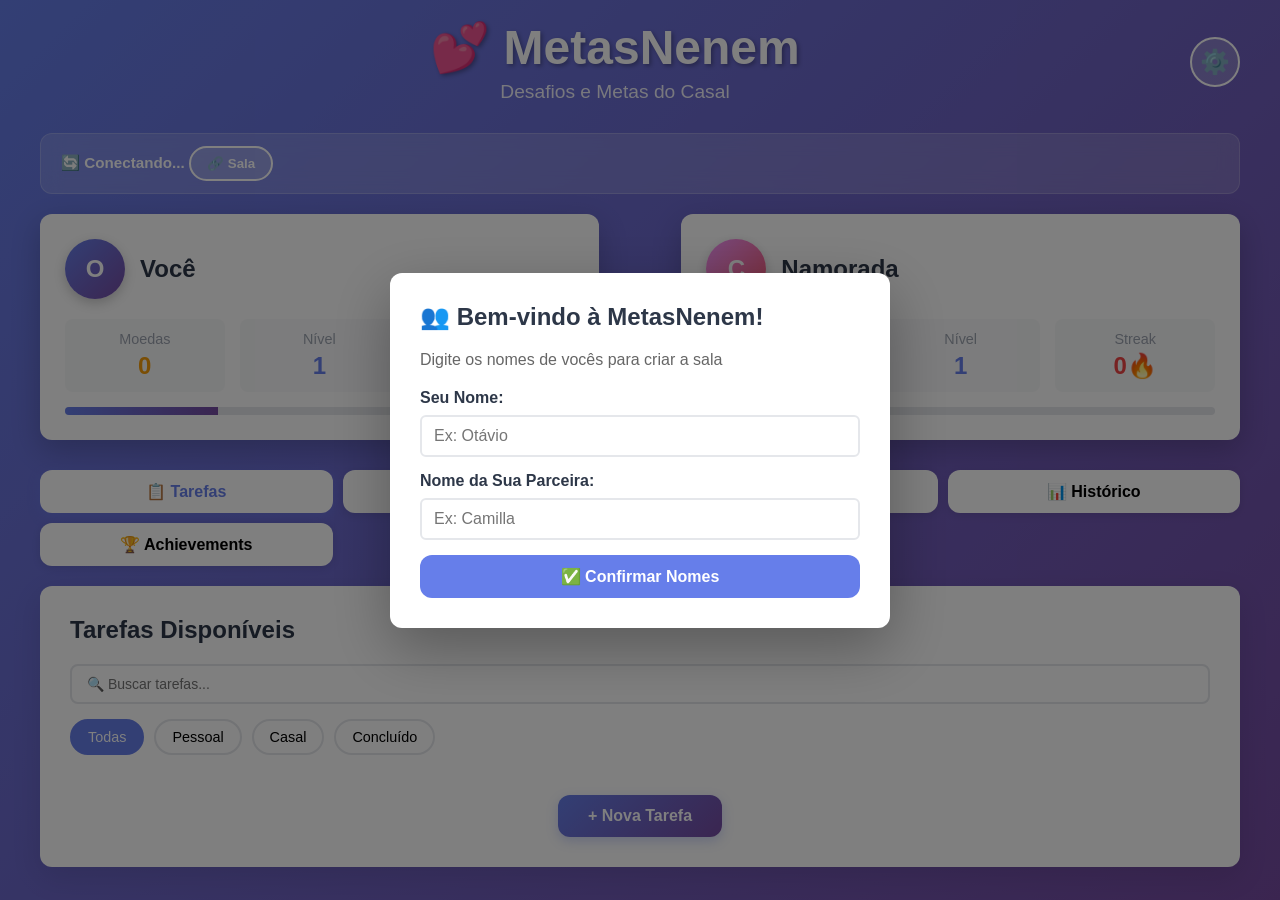
==== index.html @ 17e91675 "feat: melhorar responsividade mobile" ====
<!DOCTYPE html>
<html lang="pt-BR">
<head>
    <meta charset="UTF-8">
    <meta name="viewport" content="width=device-width, initial-scale=1.0">
    <title>MetasNenem - Desafios do Casal</title>
    <link rel="stylesheet" href="styles/style.css">
    <link rel="stylesheet" href="styles/components/task-enhancements.css">
    <link rel="stylesheet" href="styles/responsive.css">
    <script src="src/core/config.js"></script>
    <script src="src/database/supabase.js"></script>
</head>
<body>
    <div class="container">
        <!-- Header -->
        <header class="header">
            <div class="header-content">
                <h1 class="title">💕 MetasNenem</h1>
                <p class="subtitle">Desafios e Metas do Casal</p>
            </div>
            <button class="btn-settings" onclick="toggleSettings()">⚙️</button>
        </header>

        <!-- Room Connection -->
        <section id="roomSection" class="room-section">
            <div class="room-info">
                <span id="syncStatus">🔄 Conectando...</span>
                <button onclick="toggleRoomModal()" class="btn-room">🔗 Sala</button>
            </div>
        </section>

        <!-- Players Section -->
        <section class="players-section">
            <div class="player-card" id="player1">
                <div class="player-header">
                    <div class="player-avatar" style="background: linear-gradient(135deg, #667eea 0%, #764ba2 100%);">
                        <span id="player1-initial">V</span>
                    </div>
                    <h2 id="player1-name">Você</h2>
                </div>
                <div class="player-stats">
                    <div class="stat">
                        <span class="stat-label">Moedas</span>
                        <span class="stat-value coins" id="player1-coins">0</span>
                    </div>
                    <div class="stat">
                        <span class="stat-label">Nível</span>
                        <span class="stat-value level" id="player1-level">1</span>
                    </div>
                    <div class="stat">
                        <span class="stat-label">Streak</span>
                        <span class="stat-value streak" id="player1-streak">0🔥</span>
                    </div>
                </div>
                <div class="progress-bar">
                    <div class="progress-fill" id="player1-progress"></div>
                </div>
            </div>

            <div class="vs">VS</div>

            <div class="player-card" id="player2">
                <div class="player-header">
                    <div class="player-avatar" style="background: linear-gradient(135deg, #f093fb 0%, #f5576c 100%);">
                        <span id="player2-initial">K</span>
                    </div>
                    <h2 id="player2-name">Namorada</h2>
                </div>
                <div class="player-stats">
                    <div class="stat">
                        <span class="stat-label">Moedas</span>
                        <span class="stat-value coins" id="player2-coins">0</span>
                    </div>
                    <div class="stat">
                        <span class="stat-label">Nível</span>
                        <span class="stat-value level" id="player2-level">1</span>
                    </div>
                    <div class="stat">
                        <span class="stat-label">Streak</span>
                        <span class="stat-value streak" id="player2-streak">0🔥</span>
                    </div>
                </div>
                <div class="progress-bar">
                    <div class="progress-fill" id="player2-progress"></div>
                </div>
            </div>
        </section>

        <!-- Navigation Tabs -->
        <nav class="nav-tabs">
            <button class="tab-btn active" onclick="switchTab('tarefas')">📋 Tarefas</button>
            <button class="tab-btn" onclick="switchTab('casal')">💑 Casal</button>
            <button class="tab-btn" onclick="switchTab('loja')">🛍️ Loja</button>
            <button class="tab-btn" onclick="switchTab('historico')">📊 Histórico</button>
            <button class="tab-btn" onclick="switchTab('achievements')">🏆 Achievements</button>
        </nav>

        <!-- Tabs Content -->
        <main class="content">
            <!-- Tarefas Tab -->
            <section id="tarefas" class="tab-content active">
                <h2>Tarefas Disponíveis</h2>
                <div class="task-search-container">
                    <input type="text" id="taskSearch" placeholder="🔍 Buscar tarefas...">
                </div>
                <div class="filters">
                    <button class="filter-btn active" onclick="filterTasks('all')">Todas</button>
                    <button class="filter-btn" onclick="filterTasks('pessoal')">Pessoal</button>
                    <button class="filter-btn" onclick="filterTasks('casal')">Casal</button>
                    <button class="filter-btn" onclick="filterTasks('concluido')">Concluído</button>
                </div>
                <div class="tasks-list" id="tasks-list"></div>
                <button class="btn-novo" onclick="openNewTaskModal()">+ Nova Tarefa</button>
            </section>

            <!-- Casal Tab -->
            <section id="casal" class="tab-content">
                <h2>Desafios do Casal</h2>
                <div class="couple-challenges" id="couple-challenges"></div>
                <button class="btn-novo" onclick="openNewChallengeModal()">+ Novo Desafio</button>
            </section>

            <!-- Histórico Tab -->
            <section id="historico" class="tab-content">
                <h2>Histórico de Atividades</h2>
                <div class="timeline" id="timeline"></div>
            </section>

            <!-- Achievements Tab -->
            <section id="achievements" class="tab-content">
                <h2>Achievements Desbloqueados</h2>
                <div class="achievements-grid" id="achievements-grid"></div>
            </section>

            <!-- Loja Tab -->
            <section id="loja" class="tab-content">
                <h2>🛍️ Loja de Recompensas</h2>
                <div id="playerCoinsDisplay" style="background: linear-gradient(135deg, #f093fb 0%, #f5576c 100%); padding: 15px; border-radius: 8px; margin-bottom: 20px; color: white; font-weight: bold; text-align: center;">
                    Seus Coins: <span id="userCoinsDisplay">0</span>⭐
                </div>
                <div id="loja-items" class="loja-grid"></div>
                <div id="lojaEmpty" style="text-align: center; padding: 40px; color: #999;">
                    <p>🎁 Em breve, mais itens disponíveis!</p>
                    <p style="font-size: 0.9em;">Configure os itens da loja para começar a gastar seus coins</p>
                </div>
            </section>
        </main>

        <!-- Settings Modal -->
        <div id="settingsModal" class="modal">
            <div class="modal-content">
                <span class="close" onclick="closeModal('settingsModal')">&times;</span>
                <h2>Configurações</h2>
                <div class="settings-form">
                    <div style="background: #f0f4ff; padding: 12px; border-radius: 8px; margin-bottom: 15px;">
                        <strong>👤 Jogador Autenticado:</strong><br>
                        <span id="currentPlayerDisplay">Carregando...</span>
                    </div>
                    <button class="btn-danger" onclick="logoutPlayer()" style="width: 100%; margin-bottom: 10px;">🔄 Trocar de Jogador</button>
                    
                    <div style="margin-top: 20px; padding-top: 20px; border-top: 2px solid #e5e7eb;">
                        <strong style="display: block; margin-bottom: 10px; color: var(--primary);">💾 Backup e Restore</strong>
                        <div class="backup-buttons">
                            <button class="btn-backup btn-export" onclick="exportBackup()">📥 Exportar Dados</button>
                            <button class="btn-backup btn-import" onclick="importBackup()">📤 Importar Dados</button>
                        </div>
                    </div>
                    
                    <button class="btn-danger" onclick="resetData()" style="margin-top: 20px;">🗑️ Limpar Todos os Dados</button>
                </div>
            </div>
        </div>

        <!-- New Task Modal -->
        <div id="newTaskModal" class="modal">
            <div class="modal-content">
                <span class="close" onclick="closeModal('newTaskModal')">&times;</span>
                <h2>Nova Tarefa</h2>
                <div class="form-group">
                    <label>Descrição:</label>
                    <input type="text" id="taskDescription" placeholder="O que você quer fazer?">
                </div>
                <div class="form-group">
                    <label>Moedas a Ganhar:</label>
                    <input type="number" id="taskCoins" placeholder="10" min="1" value="10">
                </div>
                <div class="form-group">
                    <label>Tipo:</label>
                    <select id="taskType">
                        <option value="pessoal">Pessoal</option>
                        <option value="casal">Casal</option>
                    </select>
                </div>
                <div class="form-group">
                    <label>Prioridade:</label>
                    <select id="taskPriority">
                        <option value="baixa">🟢 Baixa</option>
                        <option value="media" selected>🟡 Média</option>
                        <option value="alta">🔴 Alta</option>
                    </select>
                </div>
                <div class="form-group">
                    <label>Data Limite (opcional):</label>
                    <input type="date" id="taskDeadline">
                </div>
                <button class="btn-primary" onclick="createTask()">Criar Tarefa</button>
            </div>
        </div>

        <!-- New Challenge Modal -->
        <div id="newChallengeModal" class="modal">
            <div class="modal-content">
                <span class="close" onclick="closeModal('newChallengeModal')">&times;</span>
                <h2>Novo Desafio do Casal</h2>
                <div class="form-group">
                    <label>Descrição:</label>
                    <input type="text" id="challengeDescription" placeholder="Qual é o desafio?">
                </div>
                <div class="form-group">
                    <label>Moedas para Cada Um:</label>
                    <input type="number" id="challengeCoins" placeholder="20" min="1" value="20">
                </div>
                <div class="form-group">
                    <label>Dificuldade:</label>
                    <select id="challengeDifficulty">
                        <option value="facil">Fácil 😊</option>
                        <option value="medio">Médio 😎</option>
                        <option value="dificil">Difícil 🔥</option>
                    </select>
                </div>
                <button class="btn-primary" onclick="createChallenge()">Criar Desafio</button>
            </div>
        </div>

        <!-- Notification Toast -->
        <div id="toast" class="toast"></div>

        <!-- Room Modal -->
        <div id="roomModal" class="modal">
            <div class="modal-content">
                <span class="close" onclick="closeModal('roomModal')">&times;</span>
                <h2>🔗 Conectar a uma Sala</h2>
                <p style="color: #666; margin-bottom: 20px;">Para sincronizar com sua namorada, vocês precisam estar na mesma sala.</p>
                <div class="form-group">
                    <label>Código da Sala:</label>
                    <input type="text" id="roomIdInput" placeholder="metasnenem-xxxxx" readonly>
                </div>
                <div class="form-group">
                    <label>Quer conectar a outra sala?</label>
                    <input type="text" id="newRoomInput" placeholder="Digite o código dela">
                </div>
                <div style="background: #f0f4ff; padding: 12px; border-radius: 8px; margin-bottom: 20px; font-size: 0.9em;">
                    <strong>💡 Como funciona:</strong><br>
                    1. Vocês trocam este código<br>
                    2. Ela digita na sala dela<br>
                    3. Pronto! Sincronizados em tempo real! ✨
                </div>
                <button class="btn-primary" onclick="copyRoomId()">📋 Copiar Meu Código</button>
                <button class="btn-primary" onclick="joinRoom()" style="background: var(--secondary);">✅ Entrar em Outra Sala</button>
                <button class="btn-danger" onclick="createNewRoom()">🆕 Nova Sala</button>
            </div>
        </div>
    </div>

    <!-- Setup Players Modal (First Time in Room) -->
    <div id="setupPlayersModal" class="modal">
        <div class="modal-content">
            <h2>👥 Bem-vindo à MetasNenem!</h2>
            <p style="color: #666; margin-bottom: 20px;">Digite os nomes de vocês para criar a sala</p>
            <div class="form-group">
                <label>Seu Nome:</label>
                <input type="text" id="player1NameInput" placeholder="Ex: Otávio">
            </div>
            <div class="form-group">
                <label>Nome da Sua Parceira:</label>
                <input type="text" id="player2NameInput" placeholder="Ex: Camilla">
            </div>
            <button class="btn-primary" onclick="document.getElementById('confirmPlayersBtn').click()" style="width: 100%;">✅ Confirmar Nomes</button>
            <button id="confirmPlayersBtn" style="display: none;"></button>
        </div>
    </div>

    <!-- Select Player Modal (Existing Room) -->
    <div id="selectPlayerModal" class="modal">
        <div class="modal-content">
            <h2>👤 Quem você é?</h2>
            <p style="color: #666; margin-bottom: 20px;">Confirme qual é você para sincronizar corretamente</p>
            <div style="display: grid; gap: 10px;">
                <button id="player1Option" class="btn-primary" onclick="document.getElementById('selectPlayer1Btn').click()" style="padding: 15px; font-size: 1em;">
                    👤 Player 1
                </button>
                <button id="selectPlayer2Option" class="btn-primary" onclick="document.getElementById('selectPlayer2Btn').click()" style="padding: 15px; font-size: 1em; background: var(--secondary);">
                    👤 Player 2
                </button>
            </div>
            <button id="selectPlayer1Btn" style="display: none;"></button>
            <button id="selectPlayer2Btn" style="display: none;"></button>
        </div>
    </div>

    <script src="src/auth/auth.js"></script>
    <script src="src/ui/partner-notifications.js"></script>
    <script src="src/ui/improvements.js"></script>
    <script src="script.js"></script>
    <script src="src/utils/debug.js"></script>
    <script src="src/utils/diagnostico.js"></script>
    <script src="src/utils/test-sync.js"></script>
</body>
</html>
---- styles/style.css ----
* {
    margin: 0;
    padding: 0;
    box-sizing: border-box;
}

:root {
    --primary: #667eea;
    --secondary: #764ba2;
    --accent: #f5576c;
    --light: #f8f9fa;
    --dark: #2d3748;
    --success: #48bb78;
    --warning: #f6ad55;
    --danger: #f56565;
    --border-radius: 12px;
}

body {
    font-family: 'Segoe UI', Tahoma, Geneva, Verdana, sans-serif;
    background: linear-gradient(135deg, #667eea 0%, #764ba2 100%);
    min-height: 100vh;
    padding: 20px;
    color: var(--dark);
}

.container {
    max-width: 1200px;
    margin: 0 auto;
}

/* Header */
.header {
    text-align: center;
    color: white;
    margin-bottom: 30px;
    display: flex;
    justify-content: space-between;
    align-items: center;
}

.header-content {
    flex: 1;
}

.title {
    font-size: 3em;
    font-weight: 800;
    text-shadow: 2px 2px 4px rgba(0, 0, 0, 0.3);
    margin-bottom: 5px;
}

.subtitle {
    font-size: 1.2em;
    opacity: 0.9;
}

/* Room Section */
.room-section {
    background: rgba(255, 255, 255, 0.15);
    backdrop-filter: blur(10px);
    border: 1px solid rgba(255, 255, 255, 0.2);
    border-radius: var(--border-radius);
    padding: 12px 20px;
    margin-bottom: 20px;
    display: flex;
    justify-content: space-between;
    align-items: center;
    color: white;
}

#syncStatus {
    font-size: 0.95em;
    font-weight: 600;
}

#syncStatus.connected {
    color: #48bb78;
}

#syncStatus.disconnected {
    color: #f56565;
    animation: pulse 2s infinite;
}

@keyframes pulse {
    0%, 100% { opacity: 1; }
    50% { opacity: 0.6; }
}

.btn-room {
    background: rgba(255, 255, 255, 0.2);
    border: 2px solid white;
    color: white;
    padding: 8px 16px;
    border-radius: 20px;
    cursor: pointer;
    font-weight: 600;
    transition: all 0.3s;
}

.btn-room:hover {
    background: rgba(255, 255, 255, 0.3);
}

.btn-settings {
    background: rgba(255, 255, 255, 0.2);
    border: 2px solid white;
    color: white;
    width: 50px;
    height: 50px;
    border-radius: 50%;
    font-size: 1.5em;
    cursor: pointer;
    transition: all 0.3s;
}

.btn-settings:hover {
    background: rgba(255, 255, 255, 0.3);
    transform: rotate(30deg);
}

/* Players Section */
.players-section {
    display: grid;
    grid-template-columns: 1fr auto 1fr;
    gap: 20px;
    margin-bottom: 30px;
    align-items: center;
}

.player-card {
    background: white;
    border-radius: var(--border-radius);
    padding: 25px;
    box-shadow: 0 10px 30px rgba(0, 0, 0, 0.2);
    transition: transform 0.3s, box-shadow 0.3s;
}

.player-card:hover {
    transform: translateY(-5px);
    box-shadow: 0 15px 40px rgba(0, 0, 0, 0.3);
}

.player-header {
    display: flex;
    align-items: center;
    gap: 15px;
    margin-bottom: 20px;
}

.player-avatar {
    width: 60px;
    height: 60px;
    border-radius: 50%;
    display: flex;
    align-items: center;
    justify-content: center;
    color: white;
    font-size: 1.5em;
    font-weight: bold;
    box-shadow: 0 4px 12px rgba(0, 0, 0, 0.2);
}

.player-header h2 {
    font-size: 1.5em;
}

.player-stats {
    display: grid;
    grid-template-columns: repeat(3, 1fr);
    gap: 15px;
    margin-bottom: 15px;
}

.stat {
    background: var(--light);
    padding: 12px;
    border-radius: 8px;
    text-align: center;
}

.stat-label {
    display: block;
    font-size: 0.9em;
    color: #9ca3af;
    margin-bottom: 5px;
}

.stat-value {
    display: block;
    font-size: 1.5em;
    font-weight: bold;
}

.stat-value.coins {
    color: #f59e0b;
}

.stat-value.level {
    color: #667eea;
}

.stat-value.streak {
    color: #ef4444;
}

.progress-bar {
    width: 100%;
    height: 8px;
    background: #e5e7eb;
    border-radius: 4px;
    overflow: hidden;
}

.progress-fill {
    height: 100%;
    background: linear-gradient(90deg, var(--primary), var(--secondary));
    width: 30%;
    transition: width 0.5s ease;
}

.vs {
    font-size: 2em;
    font-weight: bold;
    color: white;
    text-align: center;
}

/* Navigation Tabs */
.nav-tabs {
    display: grid;
    grid-template-columns: repeat(4, 1fr);
    gap: 10px;
    margin-bottom: 20px;
}

.tab-btn {
    background: white;
    border: none;
    padding: 12px 20px;
    border-radius: var(--border-radius);
    cursor: pointer;
    font-size: 1em;
    font-weight: 600;
    transition: all 0.3s;
    box-shadow: 0 2px 8px rgba(0, 0, 0, 0.1);
}

.tab-btn:hover {
    background: var(--light);
}

.tab-btn.active {
    background: white;
    color: var(--primary);
    box-shadow: 0 4px 12px rgba(102, 126, 234, 0.4);
}

/* Content */
.content {
    background: white;
    border-radius: var(--border-radius);
    padding: 30px;
    box-shadow: 0 10px 30px rgba(0, 0, 0, 0.1);
}

.tab-content {
    display: none;
}

.tab-content.active {
    display: block;
}

.tab-content h2 {
    margin-bottom: 20px;
    color: var(--dark);
}

/* Filters */
.filters {
    display: flex;
    gap: 10px;
    margin-bottom: 20px;
    flex-wrap: wrap;
}

.filter-btn {
    padding: 8px 16px;
    border: 2px solid #e5e7eb;
    background: white;
    border-radius: 20px;
    cursor: pointer;
    transition: all 0.3s;
    font-size: 0.9em;
}

.filter-btn:hover {
    border-color: var(--primary);
}

.filter-btn.active {
    background: var(--primary);
    color: white;
    border-color: var(--primary);
}

/* Tasks List */
.tasks-list {
    display: grid;
    grid-template-columns: repeat(auto-fill, minmax(300px, 1fr));
    gap: 15px;
    margin-bottom: 20px;
}

.task-card {
    background: var(--light);
    border: 2px solid transparent;
    border-radius: var(--border-radius);
    padding: 20px;
    transition: all 0.3s;
    position: relative;
    overflow: hidden;
}

.task-card:hover {
    border-color: var(--primary);
    box-shadow: 0 4px 12px rgba(0, 0, 0, 0.1);
}

.task-card.concluido {
    background: #ecfdf5;
    border-color: var(--success);
    opacity: 0.7;
}

.task-header {
    display: flex;
    justify-content: space-between;
    align-items: start;
    margin-bottom: 10px;
}

.task-type {
    display: inline-block;
    padding: 4px 12px;
    border-radius: 20px;
    font-size: 0.8em;
    font-weight: 600;
}

.task-type.pessoal {
    background: #dbeafe;
    color: #0369a1;
}

.task-type.casal {
    background: #fce7f3;
    color: #be185d;
}

.task-description {
    font-size: 1.1em;
    font-weight: 600;
    margin-bottom: 10px;
    color: var(--dark);
}

.task-footer {
    display: flex;
    justify-content: space-between;
    align-items: center;
}

.task-coins {
    font-size: 1.2em;
    font-weight: bold;
    color: #f59e0b;
}

.task-actions {
    display: flex;
    gap: 8px;
}

.btn-small {
    padding: 6px 12px;
    border: none;
    border-radius: 6px;
    cursor: pointer;
    font-size: 0.9em;
    font-weight: 600;
    transition: all 0.3s;
}

.btn-check {
    background: var(--success);
    color: white;
}

.btn-check:hover {
    background: #38a169;
}

.btn-delete {
    background: var(--danger);
    color: white;
}

.btn-delete:hover {
    background: #e53e3e;
}

/* Couple Challenges */
.couple-challenges {
    display: grid;
    grid-template-columns: repeat(auto-fill, minmax(280px, 1fr));
    gap: 20px;
    margin-bottom: 20px;
}

.challenge-card {
    background: linear-gradient(135deg, #f093fb 0%, #f5576c 100%);
    color: white;
    border-radius: var(--border-radius);
    padding: 25px;
    box-shadow: 0 8px 20px rgba(245, 87, 108, 0.3);
    transition: transform 0.3s;
}

.challenge-card:hover {
    transform: translateY(-5px);
}

.challenge-header {
    display: flex;
    justify-content: space-between;
    align-items: start;
    margin-bottom: 15px;
}

.challenge-difficulty {
    display: inline-block;
    padding: 4px 12px;
    border-radius: 20px;
    font-size: 0.85em;
    font-weight: 600;
    background: rgba(255, 255, 255, 0.3);
}

.challenge-description {
    font-size: 1.1em;
    margin-bottom: 15px;
    line-height: 1.4;
}

.challenge-reward {
    font-size: 1.3em;
    font-weight: bold;
    margin-bottom: 15px;
}

.challenge-buttons {
    display: flex;
    gap: 8px;
}

.btn-complete-challenge {
    flex: 1;
    padding: 8px 12px;
    background: rgba(255, 255, 255, 0.3);
    border: 2px solid white;
    color: white;
    border-radius: 6px;
    cursor: pointer;
    font-weight: 600;
    transition: all 0.3s;
}

.btn-complete-challenge:hover {
    background: white;
    color: #f5576c;
}

/* Timeline */
.timeline {
    position: relative;
    padding: 20px 0;
}

.timeline-item {
    display: flex;
    gap: 20px;
    margin-bottom: 20px;
    padding-bottom: 20px;
    border-bottom: 1px solid #e5e7eb;
}

.timeline-item:last-child {
    border-bottom: none;
}

.timeline-dot {
    width: 40px;
    height: 40px;
    border-radius: 50%;
    background: var(--primary);
    color: white;
    display: flex;
    align-items: center;
    justify-content: center;
    font-size: 1.2em;
    flex-shrink: 0;
    box-shadow: 0 2px 8px rgba(102, 126, 234, 0.3);
}

.timeline-content {
    flex: 1;
}

.timeline-title {
    font-weight: 600;
    margin-bottom: 5px;
    color: var(--dark);
}

.timeline-date {
    font-size: 0.9em;
    color: #9ca3af;
}

/* Achievements */
.achievements-grid {
    display: grid;
    grid-template-columns: repeat(auto-fill, minmax(120px, 1fr));
    gap: 15px;
    margin-bottom: 20px;
}

.achievement {
    background: var(--light);
    border: 2px solid #e5e7eb;
    border-radius: var(--border-radius);
    padding: 15px;
    text-align: center;
    transition: all 0.3s;
    cursor: pointer;
}

.achievement:hover {
    border-color: var(--primary);
    transform: scale(1.05);
}

.achievement.locked {
    opacity: 0.5;
    filter: grayscale(1);
}

.achievement-icon {
    font-size: 3em;
    margin-bottom: 10px;
}

.achievement-name {
    font-weight: 600;
    font-size: 0.9em;
    color: var(--dark);
}

/* Buttons */
.btn-novo {
    display: block;
    margin: 20px auto 0;
    padding: 12px 30px;
    background: linear-gradient(135deg, var(--primary), var(--secondary));
    color: white;
    border: none;
    border-radius: var(--border-radius);
    font-size: 1em;
    font-weight: 600;
    cursor: pointer;
    transition: all 0.3s;
    box-shadow: 0 4px 12px rgba(102, 126, 234, 0.3);
}

.btn-novo:hover {
    box-shadow: 0 6px 16px rgba(102, 126, 234, 0.5);
    transform: translateY(-2px);
}

.btn-primary {
    width: 100%;
    padding: 12px;
    background: var(--primary);
    color: white;
    border: none;
    border-radius: var(--border-radius);
    font-size: 1em;
    font-weight: 600;
    cursor: pointer;
    transition: all 0.3s;
}

.btn-primary:hover {
    background: #5568d3;
}

.btn-danger {
    width: 100%;
    padding: 12px;
    background: var(--danger);
    color: white;
    border: none;
    border-radius: var(--border-radius);
    font-size: 1em;
    font-weight: 600;
    cursor: pointer;
    margin-top: 10px;
    transition: all 0.3s;
}

.btn-danger:hover {
    background: #e53e3e;
}

/* Modals */
.modal {
    display: none;
    position: fixed;
    z-index: 1000;
    left: 0;
    top: 0;
    width: 100%;
    height: 100%;
    background: rgba(0, 0, 0, 0.5);
    animation: fadeIn 0.3s;
}

.modal.show {
    display: flex;
    align-items: center;
    justify-content: center;
}

.modal-content {
    background: white;
    padding: 30px;
    border-radius: var(--border-radius);
    box-shadow: 0 20px 60px rgba(0, 0, 0, 0.3);
    max-width: 500px;
    width: 90%;
    animation: slideUp 0.3s;
}

.modal-content h2 {
    margin-bottom: 20px;
}

.close {
    float: right;
    font-size: 2em;
    font-weight: bold;
    cursor: pointer;
    color: #9ca3af;
    transition: color 0.3s;
}

.close:hover {
    color: var(--dark);
}

/* Forms */
.form-group {
    margin-bottom: 15px;
}

.form-group label {
    display: block;
    margin-bottom: 8px;
    font-weight: 600;
    color: var(--dark);
}

.form-group input,
.form-group select {
    width: 100%;
    padding: 10px 12px;
    border: 2px solid #e5e7eb;
    border-radius: 6px;
    font-size: 1em;
    transition: border-color 0.3s;
}

.form-group input:focus,
.form-group select:focus {
    outline: none;
    border-color: var(--primary);
}

/* Toast */
.toast {
    position: fixed;
    bottom: 20px;
    right: 20px;
    background: #333;
    color: white;
    padding: 15px 25px;
    border-radius: var(--border-radius);
    opacity: 0;
    transform: translateY(100px);
    transition: all 0.3s;
    z-index: 1001;
}

.toast.show {
    opacity: 1;
    transform: translateY(0);
}

/* Animations */
@keyframes fadeIn {
    from {
        opacity: 0;
    }
    to {
        opacity: 1;
    }
}

@keyframes slideUp {
    from {
        transform: translateY(30px);
        opacity: 0;
    }
    to {
        transform: translateY(0);
        opacity: 1;
    }
}

/* Loja */
.loja-grid {
    display: grid;
    grid-template-columns: repeat(auto-fit, minmax(200px, 1fr));
    gap: 15px;
    margin-top: 20px;
}

.loja-item {
    background: white;
    border: 2px solid #e5e7eb;
    border-radius: 12px;
    padding: 15px;
    text-align: center;
    transition: all 0.3s;
    cursor: pointer;
}

.loja-item:hover {
    border-color: #667eea;
    box-shadow: 0 4px 12px rgba(102, 126, 234, 0.2);
    transform: translateY(-2px);
}

.loja-item-icon {
    font-size: 2.5em;
    margin-bottom: 10px;
}

.loja-item-name {
    font-weight: bold;
    color: #2d3748;
    margin-bottom: 8px;
    font-size: 1.1em;
}

.loja-item-description {
    font-size: 0.9em;
    color: #718096;
    margin-bottom: 12px;
    min-height: 30px;
}

.loja-item-price {
    font-size: 1.3em;
    font-weight: bold;
    margin: 10px 0;
    color: #f5576c;
}

.loja-item-button {
    width: 100%;
    padding: 10px;
    background: linear-gradient(135deg, #667eea 0%, #764ba2 100%);
    color: white;
    border: none;
    border-radius: 8px;
    font-weight: 600;
    cursor: pointer;
    transition: all 0.3s;
}

.loja-item-button:hover {
    transform: scale(1.05);
}

.loja-item-button:disabled {
    background: #cbd5e0;
    cursor: not-allowed;
    opacity: 0.6;
}

/* Responsive */
@media (max-width: 768px) {
    .players-section {
        grid-template-columns: 1fr;
    }

    .vs {
        transform: rotate(90deg);
        margin: 10px 0;
    }

    .nav-tabs {
        grid-template-columns: repeat(2, 1fr);
    }

    .tasks-list {
        grid-template-columns: 1fr;
    }

    .player-stats {
        grid-template-columns: 1fr;
    }

    .title {
        font-size: 2em;
    }

    .loja-grid {
        grid-template-columns: 1fr;
    }
}
---- styles/components/task-enhancements.css ----
/**
 * Estilos para Prioridade e Deadline das Tarefas
 */

/* Indicador de Prioridade */
.task-priority {
    font-size: 14px;
    margin-left: auto;
    cursor: help;
}

/* Deadline */
.task-deadline {
    font-size: 12px;
    color: #667eea;
    background: rgba(102, 126, 234, 0.1);
    padding: 4px 8px;
    border-radius: 4px;
    margin: 8px 0;
    display: inline-block;
}

.task-deadline.overdue {
    color: #dc3545;
    background: rgba(220, 53, 69, 0.1);
    font-weight: bold;
}

.task-deadline.due-soon {
    color: #f59e0b;
    background: rgba(245, 158, 11, 0.1);
    font-weight: bold;
}

/* Cores de borda por prioridade */
.task-card[data-priority="alta"] {
    border-left: 4px solid #dc3545;
}

.task-card[data-priority="media"] {
    border-left: 4px solid #f59e0b;
}

.task-card[data-priority="baixa"] {
    border-left: 4px solid #10b981;
}

.task-card[data-priority="alta"].concluido {
    border-left-color: #10b981;
}

.task-card[data-priority="media"].concluido {
    border-left-color: #10b981;
}

.task-card[data-priority="baixa"].concluido {
    border-left-color: #10b981;
}

/* Animação para tarefas urgentes */
@keyframes pulse {
    0%, 100% {
        box-shadow: 0 0 0 0 rgba(220, 53, 69, 0.4);
    }
    50% {
        box-shadow: 0 0 0 8px rgba(220, 53, 69, 0);
    }
}

.task-card.urgent {
    animation: pulse 2s infinite;
}

/* Responsividade para novos elementos */
@media (max-width: 768px) {
    .task-priority {
        font-size: 12px;
    }
    
    .task-deadline {
        font-size: 11px;
        padding: 3px 6px;
    }
}
---- styles/responsive.css ----
/**
 * Melhorias de Responsividade Mobile
 * Otimizações para telas pequenas
 */

/* Tablets e telas médias */
@media (max-width: 1024px) {
    .container {
        max-width: 100%;
        padding: 0 15px;
    }

    .players-section {
        grid-template-columns: 1fr;
        gap: 15px;
    }

    .vs {
        display: none;
    }
}

/* Mobile */
@media (max-width: 768px) {
    /* Header */
    .header {
        padding: 15px 10px;
    }

    .header-content {
        flex-direction: column;
        align-items: flex-start;
        gap: 5px;
    }

    .title {
        font-size: 1.5em;
    }

    .subtitle {
        font-size: 0.9em;
    }

    .btn-settings {
        top: 15px;
        right: 15px;
        width: 40px;
        height: 40px;
        font-size: 18px;
    }

    /* Player Cards */
    .player-card {
        padding: 15px;
    }

    .player-header {
        flex-direction: column;
        align-items: center;
        gap: 10px;
    }

    .player-avatar {
        width: 60px;
        height: 60px;
        font-size: 24px;
    }

    .player-stats {
        grid-template-columns: repeat(3, 1fr);
        gap: 10px;
    }

    .stat {
        padding: 10px 5px;
    }

    .stat-label {
        font-size: 11px;
    }

    .stat-value {
        font-size: 18px;
    }

    /* Navigation Tabs */
    .nav-tabs {
        grid-template-columns: repeat(2, 1fr);
        gap: 8px;
        padding: 10px;
    }

    .tab-btn {
        padding: 12px 8px;
        font-size: 13px;
    }

    /* Content */
    .content {
        padding: 15px 10px;
    }

    .tab-content h2 {
        font-size: 1.3em;
        margin-bottom: 15px;
    }

    /* Filters */
    .filters {
        flex-wrap: wrap;
        gap: 8px;
        margin-bottom: 15px;
    }

    .filter-btn {
        padding: 8px 12px;
        font-size: 12px;
    }

    /* Task Cards */
    .task-card {
        padding: 12px;
    }

    .task-header {
        flex-wrap: wrap;
        gap: 8px;
    }

    .task-type,
    .task-priority {
        font-size: 11px;
        padding: 4px 8px;
    }

    .task-description {
        font-size: 13px;
        margin: 10px 0;
    }

    .task-footer {
        flex-direction: column;
        gap: 10px;
        align-items: flex-start;
    }

    .task-actions {
        width: 100%;
        display: flex;
        flex-wrap: wrap;
        gap: 8px;
    }

    .btn-small {
        padding: 8px 12px;
        font-size: 12px;
        flex: 1;
        min-width: 100px;
    }

    /* Challenge Cards */
    .couple-challenges {
        grid-template-columns: 1fr;
    }

    .challenge-card {
        padding: 15px;
    }

    .challenge-header {
        flex-direction: column;
        gap: 10px;
    }

    .challenge-header h3 {
        font-size: 14px;
    }

    .challenge-difficulty {
        font-size: 12px;
    }

    /* Modal */
    .modal-content {
        width: 95%;
        max-width: none;
        margin: 20px auto;
        padding: 20px 15px;
    }

    .modal-content h2 {
        font-size: 1.3em;
    }

    .form-group {
        margin-bottom: 15px;
    }

    .form-group label {
        font-size: 13px;
    }

    .form-group input,
    .form-group select,
    .form-group textarea {
        padding: 10px;
        font-size: 14px;
    }

    /* Buttons */
    .btn-primary,
    .btn-novo {
        width: 100%;
        padding: 12px;
        font-size: 14px;
    }

    /* Loja */
    .loja-grid {
        grid-template-columns: repeat(2, 1fr);
        gap: 10px;
    }

    .loja-item {
        padding: 12px;
    }

    .loja-item-icon {
        font-size: 32px;
    }

    .loja-item-name {
        font-size: 13px;
    }

    .loja-item-description {
        font-size: 11px;
    }

    /* Achievements */
    .achievements-grid {
        grid-template-columns: repeat(3, 1fr);
        gap: 10px;
    }

    .achievement {
        padding: 12px;
    }

    .achievement-icon {
        font-size: 28px;
    }

    .achievement-name {
        font-size: 11px;
    }

    /* Timeline */
    .timeline-item {
        padding: 12px;
    }

    .timeline-dot {
        width: 30px;
        height: 30px;
        font-size: 14px;
    }

    .timeline-title {
        font-size: 13px;
    }

    .timeline-date {
        font-size: 11px;
    }

    /* Room Info */
    .room-info {
        flex-direction: column;
        gap: 10px;
        padding: 10px;
    }

    .btn-room {
        width: 100%;
    }

    /* Backup buttons */
    .backup-buttons {
        flex-direction: column;
    }

    .btn-backup {
        width: 100%;
    }

    /* Toast notifications */
    #toast {
        left: 10px;
        right: 10px;
        bottom: 10px;
        max-width: none;
        font-size: 13px;
        padding: 12px;
    }

    /* Task search */
    .task-search-container {
        margin-bottom: 10px;
    }

    #taskSearch {
        padding: 10px;
        font-size: 14px;
    }
}

/* Mobile pequeno */
@media (max-width: 480px) {
    .title {
        font-size: 1.3em;
    }

    .player-avatar {
        width: 50px;
        height: 50px;
        font-size: 20px;
    }

    .nav-tabs {
        grid-template-columns: 1fr;
    }

    .tab-btn {
        padding: 10px;
    }

    .loja-grid {
        grid-template-columns: 1fr;
    }

    .achievements-grid {
        grid-template-columns: repeat(2, 1fr);
    }

    .btn-small {
        min-width: 80px;
        padding: 6px 10px;
        font-size: 11px;
    }
}

/* Melhorias de toque */
@media (hover: none) and (pointer: coarse) {
    /* Aumentar áreas de toque */
    button,
    .btn-small,
    .filter-btn,
    .tab-btn {
        min-height: 44px;
        padding: 12px 16px;
    }

    /* Remover hover effects em dispositivos touch */
    button:hover,
    .btn-small:hover,
    .filter-btn:hover {
        transform: none;
    }

    button:active,
    .btn-small:active,
    .filter-btn:active {
        transform: scale(0.98);
    }
}

/* Landscape mode em mobile */
@media (max-width: 768px) and (orientation: landscape) {
    .modal-content {
        max-height: 90vh;
        overflow-y: auto;
    }

    .players-section {
        grid-template-columns: repeat(2, 1fr);
    }

    .vs {
        display: flex;
    }
}

/* Print styles */
@media print {
    .header,
    .nav-tabs,
    .btn-settings,
    .btn-novo,
    .task-actions,
    .modal {
        display: none !important;
    }

    body {
        background: white;
        color: black;
    }

    .task-card,
    .player-card,
    .challenge-card {
        break-inside: avoid;
        border: 1px solid #ccc;
        box-shadow: none;
    }
}
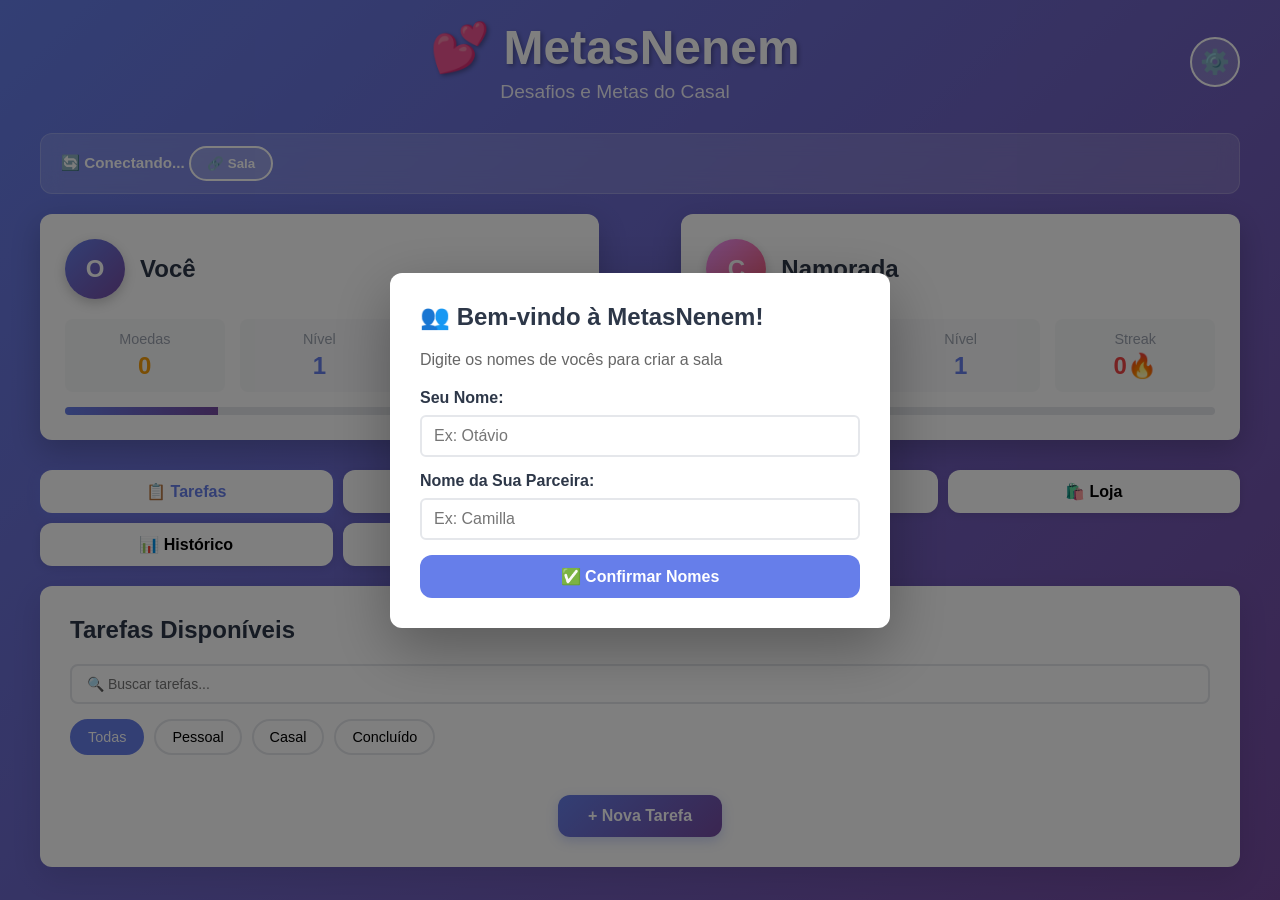
==== commit 739c1f1e: "feat: implementar dashboard de estatísticas com gráficos" ====
--- a/index.html
+++ b/index.html
@@ -2,8 +2,24 @@
 <html lang="pt-BR">
 <head>
     <meta charset="UTF-8">
-    <meta name="viewport" content="width=device-width, initial-scale=1.0">
+    <meta name="viewport" content="width=device-width, initial-scale=1.0, maximum-scale=1.0, user-scalable=no">
+    <meta name="description" content="Desafios e metas para casais. Gamifiquem seus objetivos juntos!">
+    <meta name="theme-color" content="#667eea">
+    <meta name="apple-mobile-web-app-capable" content="yes">
+    <meta name="apple-mobile-web-app-status-bar-style" content="black-translucent">
+    <meta name="apple-mobile-web-app-title" content="MetasNenem">
+    <meta name="mobile-web-app-capable" content="yes">
+    <meta name="application-name" content="MetasNenem">
+    
     <title>MetasNenem - Desafios do Casal</title>
+    
+    <!-- PWA Manifest -->
+    <link rel="manifest" href="manifest.json">
+    
+    <!-- PWA Icons -->
+    <link rel="icon" type="image/png" sizes="192x192" href="assets/icons/icon-192x192.png">
+    <link rel="apple-touch-icon" href="assets/icons/icon-192x192.png">
+    
     <link rel="stylesheet" href="styles/style.css">
     <link rel="stylesheet" href="styles/components/task-enhancements.css">
     <link rel="stylesheet" href="styles/responsive.css">
@@ -90,6 +106,7 @@
         <nav class="nav-tabs">
             <button class="tab-btn active" onclick="switchTab('tarefas')">📋 Tarefas</button>
             <button class="tab-btn" onclick="switchTab('casal')">💑 Casal</button>
+            <button class="tab-btn" onclick="switchTab('stats')">📊 Stats</button>
             <button class="tab-btn" onclick="switchTab('loja')">🛍️ Loja</button>
             <button class="tab-btn" onclick="switchTab('historico')">📊 Histórico</button>
             <button class="tab-btn" onclick="switchTab('achievements')">🏆 Achievements</button>
@@ -118,6 +135,12 @@
                 <h2>Desafios do Casal</h2>
                 <div class="couple-challenges" id="couple-challenges"></div>
                 <button class="btn-novo" onclick="openNewChallengeModal()">+ Novo Desafio</button>
+            </section>
+
+            <!-- Stats Tab -->
+            <section id="stats" class="tab-content">
+                <h2>📊 Dashboard de Estatísticas</h2>
+                <div id="statsDashboard"></div>
             </section>
 
             <!-- Histórico Tab -->
@@ -301,9 +324,22 @@
     <script src="src/auth/auth.js"></script>
     <script src="src/ui/partner-notifications.js"></script>
     <script src="src/ui/improvements.js"></script>
+    <script src="src/utils/retry-manager.js"></script>
+    <script src="src/pwa/pwa-register.js"></script>
+    <script src="src/modules/stats/stats-dashboard.js"></script>
     <script src="script.js"></script>
     <script src="src/utils/debug.js"></script>
     <script src="src/utils/diagnostico.js"></script>
     <script src="src/utils/test-sync.js"></script>
+    
+    <!-- PWA Registration -->
+    <script>
+        // Registrar service worker e PWA
+        if (typeof registerServiceWorker === 'function') {
+            registerServiceWorker();
+            setupPWAInstall();
+            monitorConnection();
+        }
+    </script>
 </body>
 </html>
--- a/styles/responsive.css
+++ b/styles/responsive.css
@@ -25,28 +25,61 @@
     /* Header */
     .header {
         padding: 15px 10px;
+        position: relative;
+        display: flex;
+        align-items: center;
+        justify-content: center;
     }
 
     .header-content {
-        flex-direction: column;
-        align-items: flex-start;
-        gap: 5px;
+        text-align: center;
+        width: 100%;
     }
 
     .title {
         font-size: 1.5em;
+        margin: 0;
     }
 
     .subtitle {
         font-size: 0.9em;
+        margin: 5px 0 0 0;
     }
 
     .btn-settings {
+        position: absolute;
         top: 15px;
         right: 15px;
-        width: 40px;
-        height: 40px;
-        font-size: 18px;
+        width: 44px;
+        height: 44px;
+        font-size: 20px;
+        padding: 0;
+        display: flex;
+        align-items: center;
+        justify-content: center;
+    }
+
+    /* Room Info Section */
+    .room-section {
+        margin: 10px;
+    }
+
+    .room-info {
+        display: flex;
+        flex-direction: column;
+        align-items: center;
+        gap: 10px;
+        padding: 15px;
+    }
+
+    .room-info #syncStatus {
+        font-size: 14px;
+    }
+
+    .btn-room {
+        width: 100%;
+        padding: 12px;
+        min-height: 44px;
     }
 
     /* Player Cards */
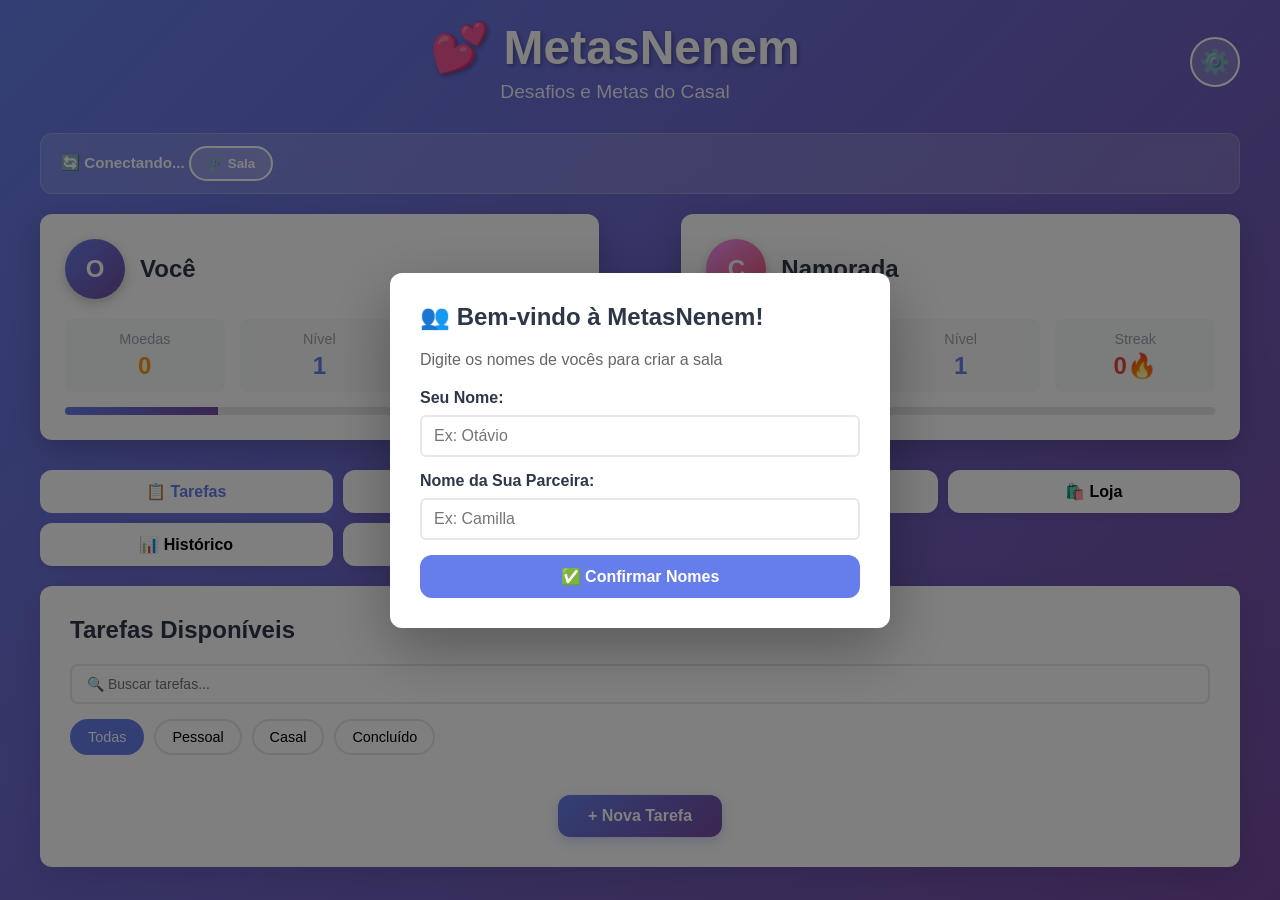
==== commit 3f3f2e27: "fix: corrigir dashboard vazio e adicionar renderização na tab" ====
--- a/index.html
+++ b/index.html
@@ -140,7 +140,9 @@
             <!-- Stats Tab -->
             <section id="stats" class="tab-content">
                 <h2>📊 Dashboard de Estatísticas</h2>
-                <div id="statsDashboard"></div>
+                <div id="statsDashboard">
+                    <p style="text-align: center; color: #666; padding: 40px;">Carregando estatísticas...</p>
+                </div>
             </section>
 
             <!-- Histórico Tab -->
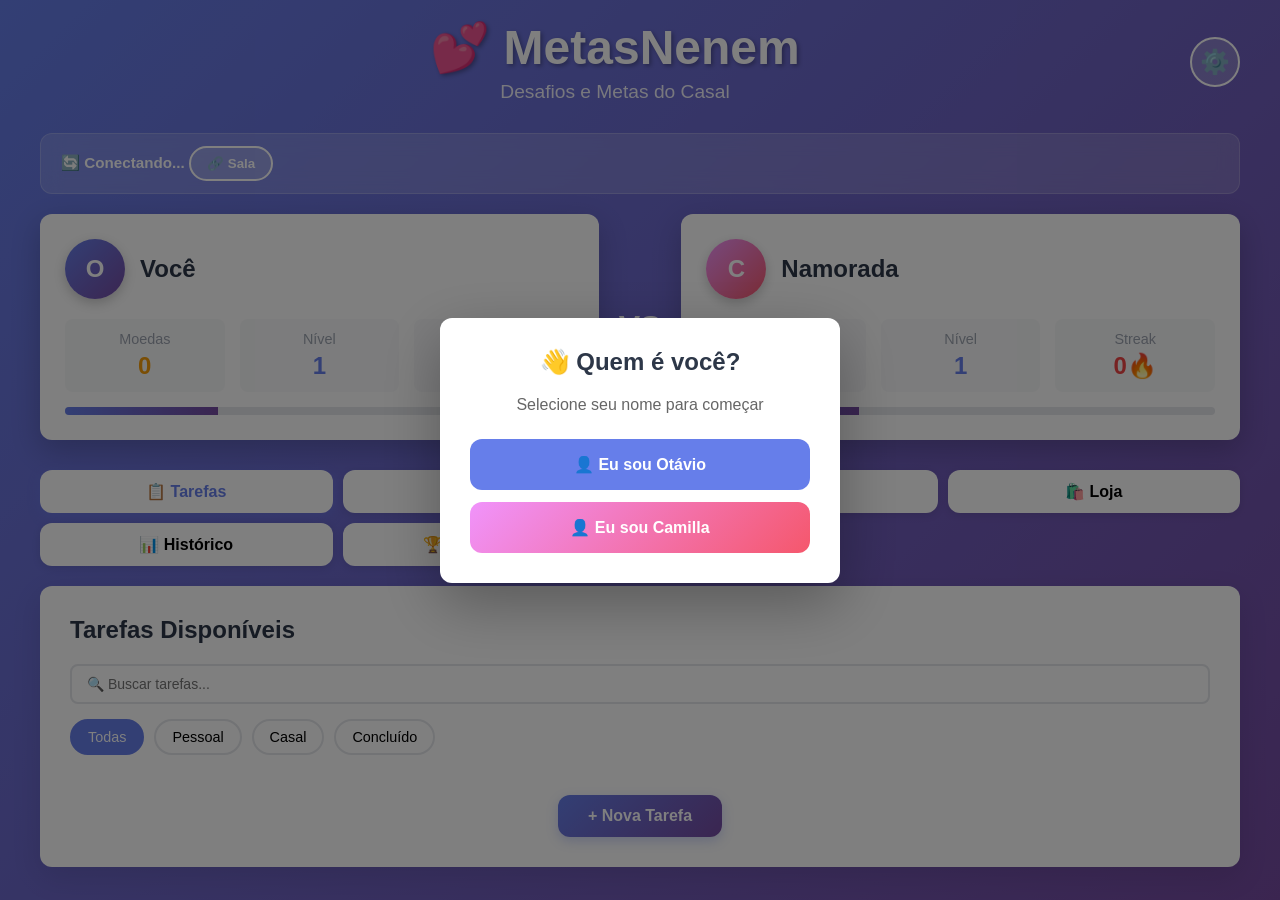
==== commit e2ea6f14: "feat: simplificar autenticação para uso exclusivo do casal" ====
--- a/index.html
+++ b/index.html
@@ -22,6 +22,8 @@
     
     <link rel="stylesheet" href="styles/style.css">
     <link rel="stylesheet" href="styles/components/task-enhancements.css">
+    <link rel="stylesheet" href="styles/components/recurring-tasks.css">
+    <link rel="stylesheet" href="styles/components/tags.css">
     <link rel="stylesheet" href="styles/responsive.css">
     <script src="src/core/config.js"></script>
     <script src="src/database/supabase.js"></script>
@@ -126,6 +128,7 @@
                     <button class="filter-btn" onclick="filterTasks('casal')">Casal</button>
                     <button class="filter-btn" onclick="filterTasks('concluido')">Concluído</button>
                 </div>
+                <div id="tagsFilter" class="tags-filter" style="display: none;"></div>
                 <div class="tasks-list" id="tasks-list"></div>
                 <button class="btn-novo" onclick="openNewTaskModal()">+ Nova Tarefa</button>
             </section>
@@ -228,6 +231,19 @@
                     <label>Data Limite (opcional):</label>
                     <input type="date" id="taskDeadline">
                 </div>
+                <div class="form-group">
+                    <label>Repetição:</label>
+                    <select id="taskRecurrence">
+                        <option value="none">Não repetir</option>
+                        <option value="daily">📅 Diária</option>
+                        <option value="weekly">📅 Semanal</option>
+                        <option value="monthly">📅 Mensal</option>
+                    </select>
+                </div>
+                <div class="form-group">
+                    <label>Tags (separadas por vírgula):</label>
+                    <input type="text" id="taskTags" placeholder="Ex: casa, limpeza, saúde">
+                </div>
                 <button class="btn-primary" onclick="createTask()">Criar Tarefa</button>
             </div>
         </div>
@@ -287,56 +303,21 @@
         </div>
     </div>
 
-    <!-- Setup Players Modal (First Time in Room) -->
-    <div id="setupPlayersModal" class="modal">
-        <div class="modal-content">
-            <h2>👥 Bem-vindo à MetasNenem!</h2>
-            <p style="color: #666; margin-bottom: 20px;">Digite os nomes de vocês para criar a sala</p>
-            <div class="form-group">
-                <label>Seu Nome:</label>
-                <input type="text" id="player1NameInput" placeholder="Ex: Otávio">
-            </div>
-            <div class="form-group">
-                <label>Nome da Sua Parceira:</label>
-                <input type="text" id="player2NameInput" placeholder="Ex: Camilla">
-            </div>
-            <button class="btn-primary" onclick="document.getElementById('confirmPlayersBtn').click()" style="width: 100%;">✅ Confirmar Nomes</button>
-            <button id="confirmPlayersBtn" style="display: none;"></button>
-        </div>
-    </div>
-
-    <!-- Select Player Modal (Existing Room) -->
-    <div id="selectPlayerModal" class="modal">
-        <div class="modal-content">
-            <h2>👤 Quem você é?</h2>
-            <p style="color: #666; margin-bottom: 20px;">Confirme qual é você para sincronizar corretamente</p>
-            <div style="display: grid; gap: 10px;">
-                <button id="player1Option" class="btn-primary" onclick="document.getElementById('selectPlayer1Btn').click()" style="padding: 15px; font-size: 1em;">
-                    👤 Player 1
-                </button>
-                <button id="selectPlayer2Option" class="btn-primary" onclick="document.getElementById('selectPlayer2Btn').click()" style="padding: 15px; font-size: 1em; background: var(--secondary);">
-                    👤 Player 2
-                </button>
-            </div>
-            <button id="selectPlayer1Btn" style="display: none;"></button>
-            <button id="selectPlayer2Btn" style="display: none;"></button>
-        </div>
-    </div>
-
     <script src="src/auth/auth.js"></script>
     <script src="src/ui/partner-notifications.js"></script>
     <script src="src/ui/improvements.js"></script>
     <script src="src/utils/retry-manager.js"></script>
     <script src="src/pwa/pwa-register.js"></script>
+    <script src="src/modules/tasks/recurring-manager.js"></script>
+    <script src="src/modules/tasks/tags-manager.js"></script>
     <script src="src/modules/stats/stats-dashboard.js"></script>
     <script src="script.js"></script>
     <script src="src/utils/debug.js"></script>
     <script src="src/utils/diagnostico.js"></script>
     <script src="src/utils/test-sync.js"></script>
-    
+
     <!-- PWA Registration -->
     <script>
-        // Registrar service worker e PWA
         if (typeof registerServiceWorker === 'function') {
             registerServiceWorker();
             setupPWAInstall();
--- a/styles/components/recurring-tasks.css
+++ b/styles/components/recurring-tasks.css
@@ -0,0 +1,38 @@
+/**
+ * Estilos para Tarefas Recorrentes
+ */
+
+.recurrence-badge {
+    display: inline-flex;
+    align-items: center;
+    gap: 4px;
+    font-size: 11px;
+    padding: 3px 8px;
+    border-radius: 12px;
+    background: rgba(102, 126, 234, 0.1);
+    color: #667eea;
+    font-weight: 500;
+    margin-left: 8px;
+}
+
+.recurrence-badge.daily {
+    background: rgba(16, 185, 129, 0.1);
+    color: #10b981;
+}
+
+.recurrence-badge.weekly {
+    background: rgba(245, 158, 11, 0.1);
+    color: #f59e0b;
+}
+
+.recurrence-badge.monthly {
+    background: rgba(139, 92, 246, 0.1);
+    color: #8b5cf6;
+}
+
+@media (max-width: 768px) {
+    .recurrence-badge {
+        font-size: 10px;
+        padding: 2px 6px;
+    }
+}
--- a/styles/components/tags.css
+++ b/styles/components/tags.css
@@ -0,0 +1,106 @@
+/**
+ * Estilos para Tags de Tarefas
+ */
+
+.task-tags {
+    display: flex;
+    flex-wrap: wrap;
+    gap: 6px;
+    margin: 8px 0;
+}
+
+.task-tag {
+    display: inline-flex;
+    align-items: center;
+    gap: 4px;
+    font-size: 11px;
+    padding: 4px 10px;
+    border-radius: 16px;
+    background: linear-gradient(135deg, rgba(102, 126, 234, 0.1) 0%, rgba(118, 75, 162, 0.1) 100%);
+    color: #667eea;
+    font-weight: 500;
+    border: 1px solid rgba(102, 126, 234, 0.2);
+    transition: all 0.2s;
+}
+
+.task-tag:hover {
+    background: linear-gradient(135deg, rgba(102, 126, 234, 0.2) 0%, rgba(118, 75, 162, 0.2) 100%);
+    transform: translateY(-1px);
+}
+
+/* Filtro por tags */
+.tags-filter {
+    display: flex;
+    flex-wrap: wrap;
+    gap: 8px;
+    margin-bottom: 15px;
+    padding: 12px;
+    background: rgba(255, 255, 255, 0.5);
+    border-radius: 12px;
+    border: 1px solid rgba(102, 126, 234, 0.1);
+}
+
+.tags-filter-title {
+    width: 100%;
+    font-size: 13px;
+    font-weight: 600;
+    color: #666;
+    margin-bottom: 5px;
+}
+
+.tag-filter-btn {
+    padding: 6px 14px;
+    border-radius: 20px;
+    border: 1px solid rgba(102, 126, 234, 0.3);
+    background: white;
+    color: #667eea;
+    font-size: 12px;
+    font-weight: 500;
+    cursor: pointer;
+    transition: all 0.2s;
+}
+
+.tag-filter-btn:hover {
+    background: #667eea;
+    color: white;
+    transform: translateY(-1px);
+}
+
+.tag-filter-btn.active {
+    background: linear-gradient(135deg, #667eea 0%, #764ba2 100%);
+    color: white;
+    border-color: transparent;
+}
+
+.tag-filter-btn .tag-count {
+    display: inline-flex;
+    align-items: center;
+    justify-content: center;
+    min-width: 18px;
+    height: 18px;
+    padding: 0 5px;
+    border-radius: 9px;
+    background: rgba(0, 0, 0, 0.1);
+    font-size: 10px;
+    margin-left: 5px;
+}
+
+.tag-filter-btn.active .tag-count {
+    background: rgba(255, 255, 255, 0.3);
+}
+
+@media (max-width: 768px) {
+    .task-tag {
+        font-size: 10px;
+        padding: 3px 8px;
+    }
+    
+    .tags-filter {
+        padding: 10px;
+    }
+    
+    .tag-filter-btn {
+        padding: 5px 10px;
+        font-size: 11px;
+    }
+}
